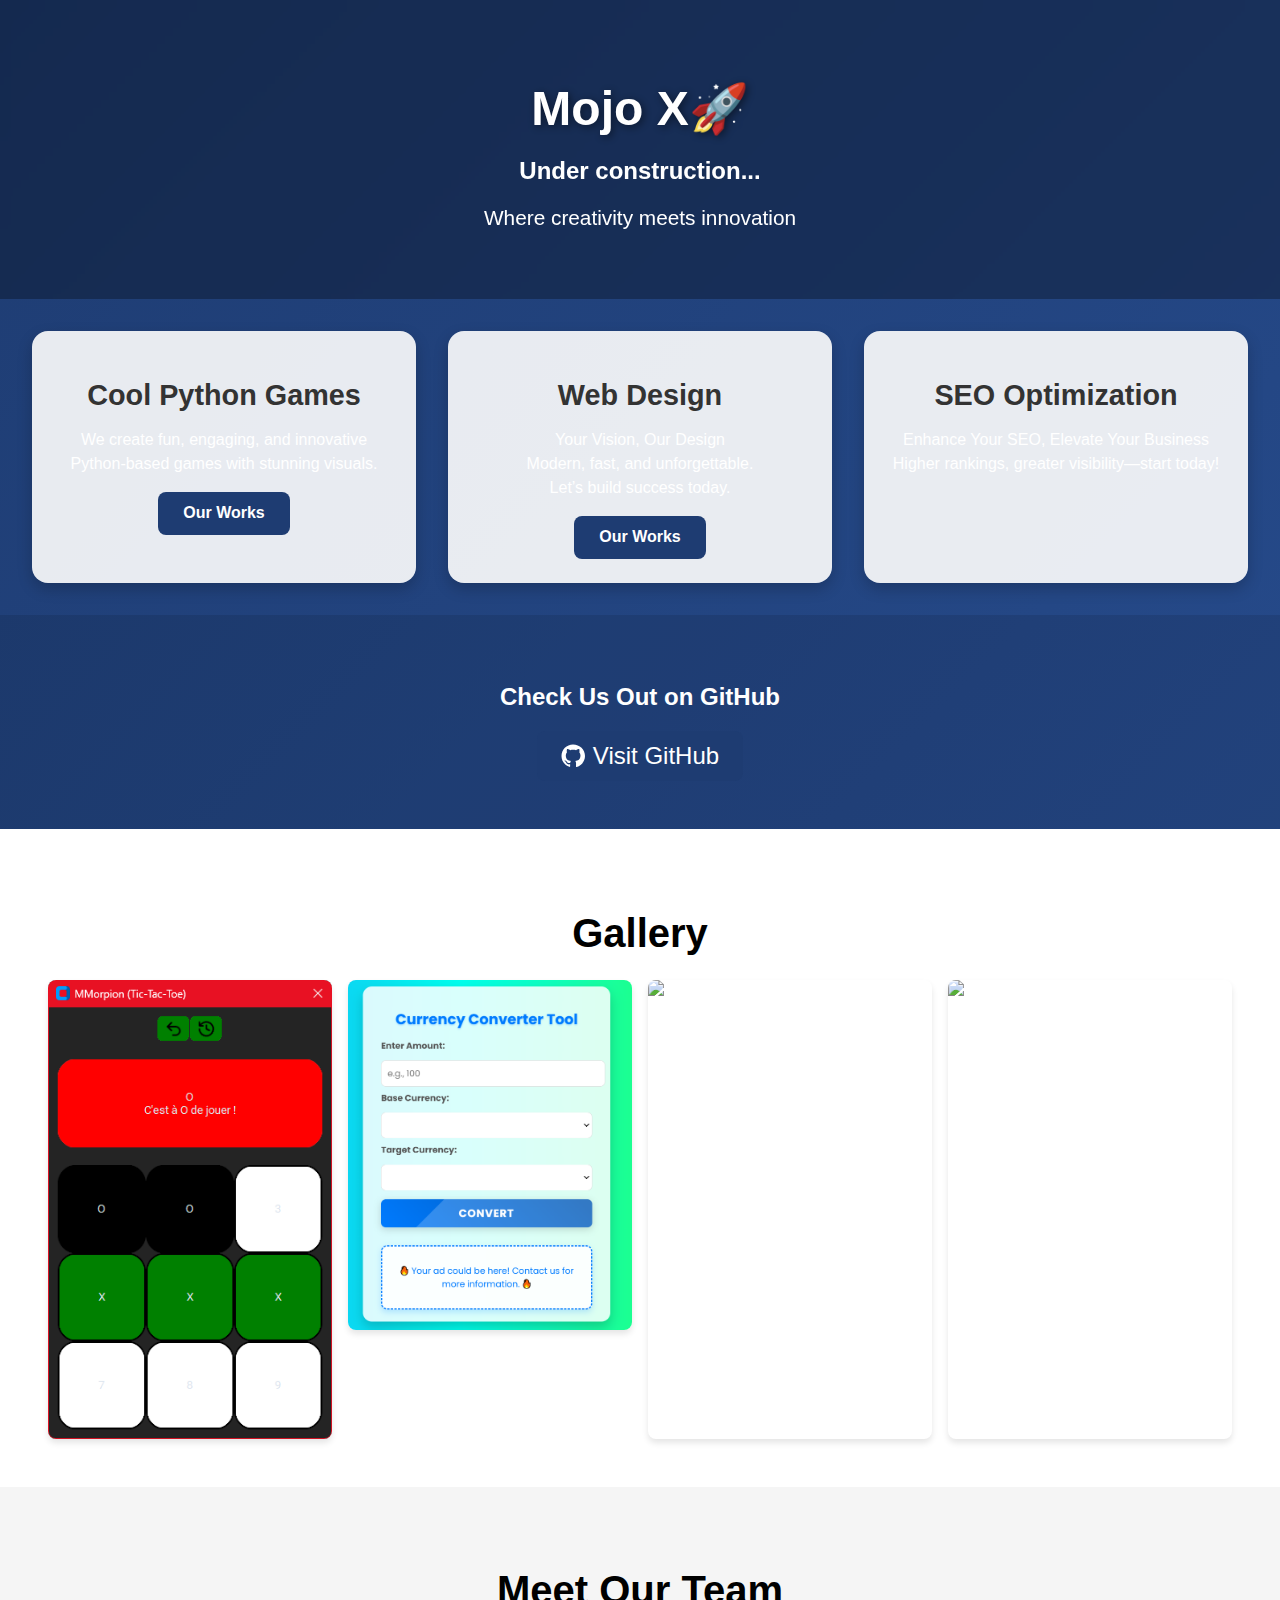
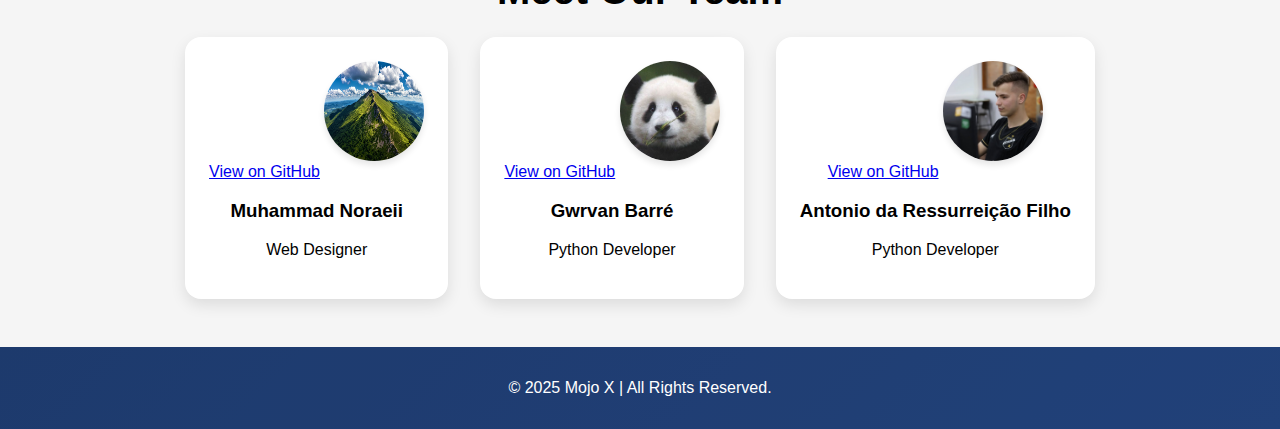
==== index.html @ 8464e861 "Updated my profile!" ====
<!DOCTYPE html>
<html lang="en">
<head>
    <meta charset="UTF-8">
    <meta name="viewport" content="width=device-width, initial-scale=1.0">
    <title>Mojo X🚀</title>
    <link href="style.css" rel="stylesheet">
</head>
<body>
    <header>
        <h1>Mojo X🚀</h1>
        <h2>Under construction...</h2>
        <p>Where creativity meets innovation</p>
    </header>

    <main>
        <div class="card">
            <h2>Cool Python Games</h2>
            <p>We create fun, engaging, and innovative Python-based games with stunning visuals.</p>
            <button onclick="window.location.href='#'">
                Our Works
              </button>  
        </div>
        <div class="card">
            <h2>Web Design</h2>
            <p>Your Vision, Our Design </br>
                Modern, fast, and unforgettable. </br>  
                Let’s build success today.</p>
                <button onclick="window.location.href='#'">
                    Our Works
                  </button>  
        </div>
        <div class="card">
            <h2> SEO Optimization </h2>
            <p>Enhance Your SEO, Elevate Your Business </br>
                Higher rankings, greater visibility—start today!</p>
       
        </div>
    </main>

    <section class="github-section">
        <h2>Check Us Out on GitHub</h2>
        <a href="https://github.com/MojoX-Inc" target="_blank">
            <svg xmlns="http://www.w3.org/2000/svg" viewBox="0 0 24 24" fill="currentColor"><path d="M12 .5C5.65.5.5 5.65.5 12c0 5.07 3.29 9.36 7.86 10.87.58.11.79-.25.79-.55 0-.27-.01-1.15-.01-2.08-3.19.7-3.87-1.38-3.87-1.38-.53-1.35-1.3-1.71-1.3-1.71-1.07-.73.08-.72.08-.72 1.18.08 1.8 1.22 1.8 1.22 1.05 1.81 2.76 1.29 3.43.99.11-.76.41-1.29.75-1.58-2.55-.29-5.23-1.28-5.23-5.71 0-1.26.45-2.3 1.18-3.11-.12-.3-.51-1.51.11-3.15 0 0 .96-.31 3.15 1.18.92-.26 1.91-.4 2.9-.4.98 0 1.98.14 2.9.4 2.18-1.49 3.14-1.18 3.14-1.18.62 1.64.23 2.85.12 3.15.74.81 1.18 1.85 1.18 3.11 0 4.44-2.69 5.42-5.25 5.7.43.37.81 1.1.81 2.21 0 1.6-.01 2.88-.01 3.27 0 .3.2.66.8.55C20.71 21.36 24 17.07 24 12 24 5.65 18.85.5 12 .5z"/></svg>
            Visit GitHub
        </a>
    </section>

    <section class="gallery-section">
        <h2>Gallery</h2>
        <div class="gallery">
            <img src="Assets/Morpion.png" alt="Gallery Item">
            <img src="Assets/Currency-Converter.PNG" alt="Gallery Item">
            <img src="Assets//List-Creator.png alt="Gallery Item">
            <img src="Assets/Crypto-Base.PNG alt="Gallery Item">
        </div>
    </section>

    <section class="team-section">
        <h2>Meet Our Team</h2>
        <div class="team">
            <div class="team-member">
                <a href="https://github.com/Muhammad-Noraeii">View on GitHub</a>
                <img src="Assets/Mount-3.jpg" alt="Team Member">
                <h3>Muhammad Noraeii</h3>
                <p>Web Designer</p>
            </div>
            <div class="team-member">
                <a href="https://github.com/guguss-31">View on GitHub</a>
                <img src="Assets/Pandas-profil.jpeg" alt="Team Member">
                <h3>Gwrvan Barré</h3>
                <p>Python Developer</p>
            </div>
           <div class="team-member">
                <a href="https://github.com/Rubiks05">View on GitHub</a>
                <img src="Assets/Rubiks05.png" alt="Team Member">
                <h3>Antonio da Ressurreição Filho</h3>
                <p>Python Developer</p>
            </div>

        </div>
    </section>

    <footer>
        <p>&copy; 2025 Mojo X | All Rights Reserved.</p>
    </footer>
</body>
</html>
---- style.css ----
:root {
    --primary-color: #1e3c72;
    --secondary-color: #2a5298;
    --background-gradient: linear-gradient(135deg, var(--primary-color), var(--secondary-color));
    --text-color: white;
    --card-bg: rgba(255, 255, 255, 0.9);
    --card-hover-shadow: rgba(0, 0, 0, 0.3);
    --section-bg-light: #f5f5f5;
    --section-bg-dark: rgba(0, 0, 0, 0.1);
}


body {
    margin: 0;
    font-family: 'Segoe UI', Tahoma, Geneva, Verdana, sans-serif;
    background: var(--background-gradient);
    color: var(--text-color);
    overflow-x: hidden;
}


header {
    text-align: center;
    padding: 3rem;
    background: rgba(0, 0, 0, 0.3);
    backdrop-filter: blur(5px);
    animation: fadeIn 2s ease-in-out;
}

header h1 {
    font-size: 3rem;
    margin-bottom: 1rem;
    text-shadow: 2px 2px 8px rgba(0, 0, 0, 0.5);
}

header p {
    font-size: 1.3rem;
}

main {
    display: grid;
    grid-template-columns: repeat(auto-fit, minmax(300px, 1fr));
    gap: 2rem;
    padding: 2rem;
}


.card {
    background: var(--card-bg);
    color: var(--text-color, black); 
    border-radius: 1rem;
    padding: 1.5rem;
    text-align: center;
    box-shadow: 0 6px 15px rgba(0, 0, 0, 0.2);
    transition: transform 0.3s ease, box-shadow 0.3s ease, filter 0.3s ease; 
    position: relative; 
    overflow: hidden;
}

.card::before {
    content: '';
    position: absolute;
    top: 0;
    left: 0;
    right: 0;
    bottom: 0;
    background: rgba(0, 0, 0, 0.1); 
    z-index: -1; 
    border-radius: inherit;
}

.card:hover {
    transform: translateY(-10px);
    box-shadow: 0 12px 25px var(--card-hover-shadow);
    filter: brightness(1.05); 
}

.card h2 {
    font-size: 1.8rem;
    font-weight: 600; 
    margin-bottom: 1rem;
    color: var(--heading-color, #333); 
    text-transform: capitalize; 
}

.card p {
    font-size: 1rem;
    line-height: 1.5;
    margin-bottom: 1rem;
    color: var(--text-color, #555); 
}

.card button {
    padding: 0.8rem 1.6rem; 
    background: var(--primary-color);
    border: none;
    border-radius: 0.5rem;
    color: var(--button-text-color, white); 
    font-size: 1rem;
    cursor: pointer;
    transition: background 0.3s ease, transform 0.2s ease;
    font-weight: 600; 
}

.card button:hover {
    background: var(--secondary-color);
    transform: scale(1.05); 
}

.card button:active {
    transform: scale(1); 
}


footer {
    text-align: center;
    padding: 1rem;
    background: rgba(0, 0, 0, 0.2);
}


.team-section {
    padding: 3rem;
    text-align: center;
    background: var(--section-bg-light);
    color: black;
}

.team-section h2 {
    font-size: 2.5rem;
    margin-bottom: 1.5rem;
}

.team {
    display: flex;
    flex-wrap: wrap;
    justify-content: center;
    gap: 2rem;
}

.team-member {
    background: white;
    border-radius: 1rem;
    padding: 1.5rem;
    text-align: center;
    box-shadow: 0 6px 15px rgba(0, 0, 0, 0.1);
    transition: transform 0.3s ease;
}

.team-member:hover {
    transform: scale(1.05);
}

.team-member img {
    width: 100px;
    height: 100px;
    border-radius: 50%;
    margin-bottom: 1rem;
    box-shadow: 0 4px 6px rgba(0, 0, 0, 0.1);
}


.github-section {
    padding: 3rem;
    text-align: center;
    background: var(--section-bg-dark);
}

.github-section a {
    text-decoration: none;
    color: var(--text-color);
    font-size: 1.5rem;
    display: inline-flex;
    align-items: center;
    gap: 0.5rem;
    padding: 0.7rem 1.5rem;
    background: var(--primary-color);
    border-radius: 0.5rem;
    transition: background 0.3s ease;
}

.github-section a:hover {
    background: var(--secondary-color);
}

.github-section svg {
    width: 24px;
    height: 24px;
}


.gallery-section {
    padding: 3rem;
    text-align: center;
    background: white;
    color: black;
}

.gallery-section h2 {
    font-size: 2.5rem;
    margin-bottom: 1.5rem;
}

.gallery {
    display: grid;
    grid-template-columns: repeat(auto-fit, minmax(200px, 1fr));
    gap: 1rem;
}

.gallery img {
    width: 100%;
    border-radius: 0.5rem;
    box-shadow: 0 4px 6px rgba(0, 0, 0, 0.1);
    transition: transform 0.3s ease;
}

.gallery img:hover {
    transform: scale(1.05);
}

@keyframes fadeIn {
    from {
        opacity: 0;
    }
    to {
        opacity: 1;
    }
}
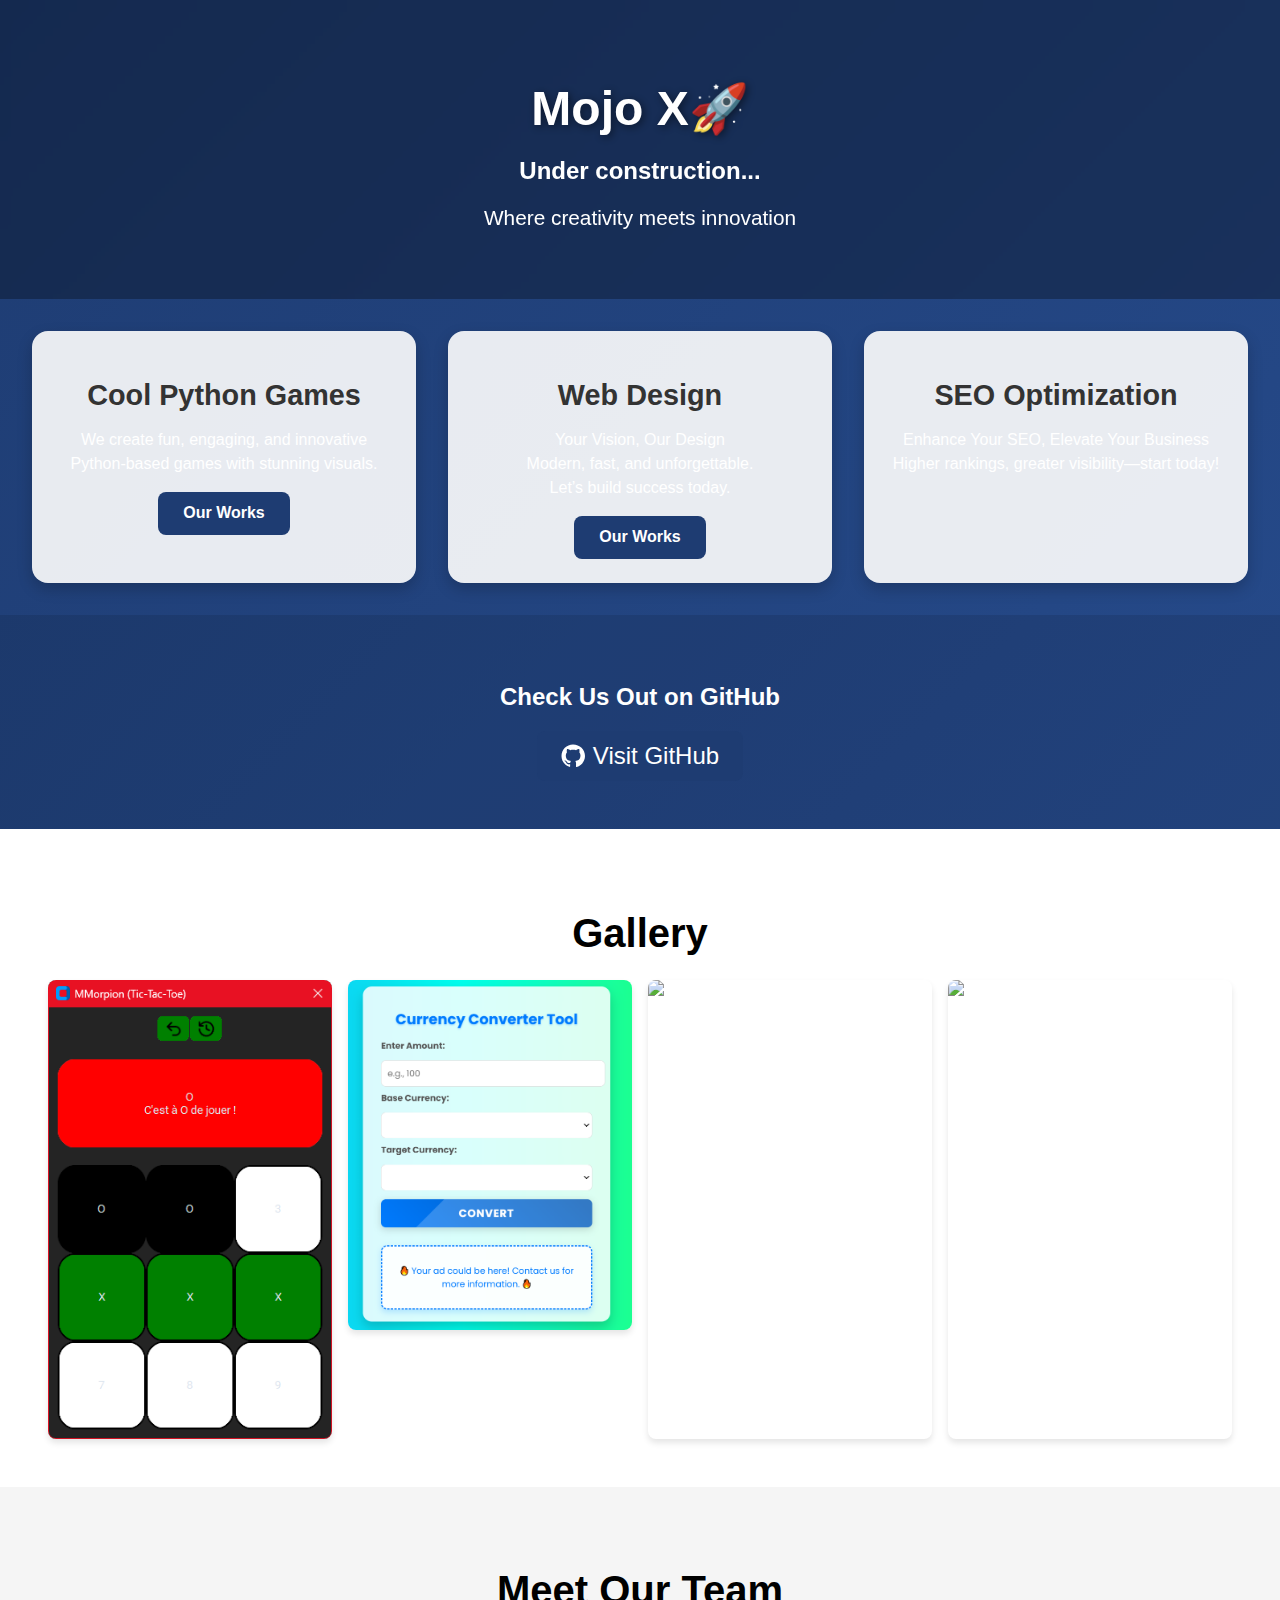
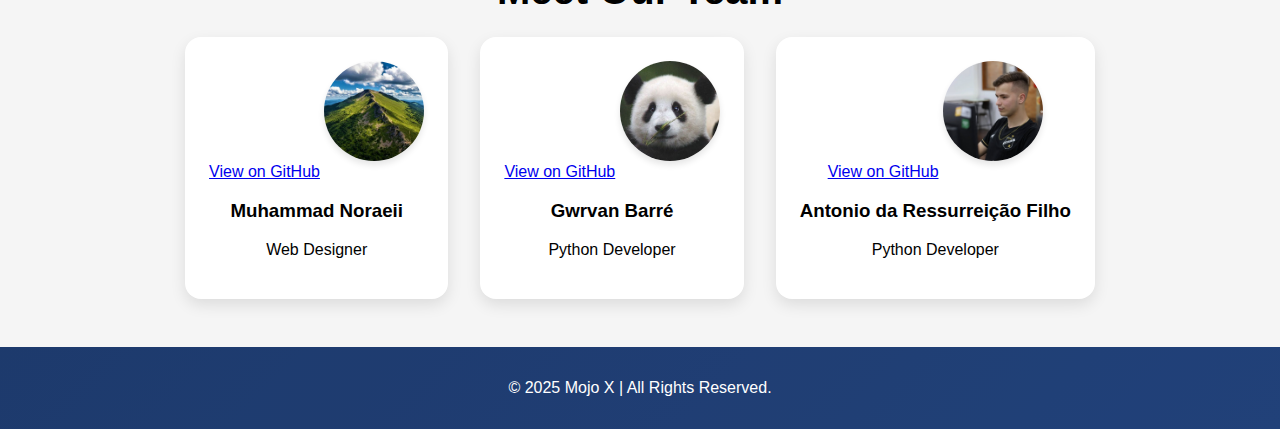
==== commit ec9a8d80: "Fixed my Profile Image" ====
--- a/index.html
+++ b/index.html
@@ -61,7 +61,7 @@
         <div class="team">
             <div class="team-member">
                 <a href="https://github.com/Muhammad-Noraeii">View on GitHub</a>
-                <img src="Assets/Mount-3.jpg" alt="Team Member">
+                <img src="Assets/Mount-2.png" alt="Team Member">
                 <h3>Muhammad Noraeii</h3>
                 <p>Web Designer</p>
             </div>
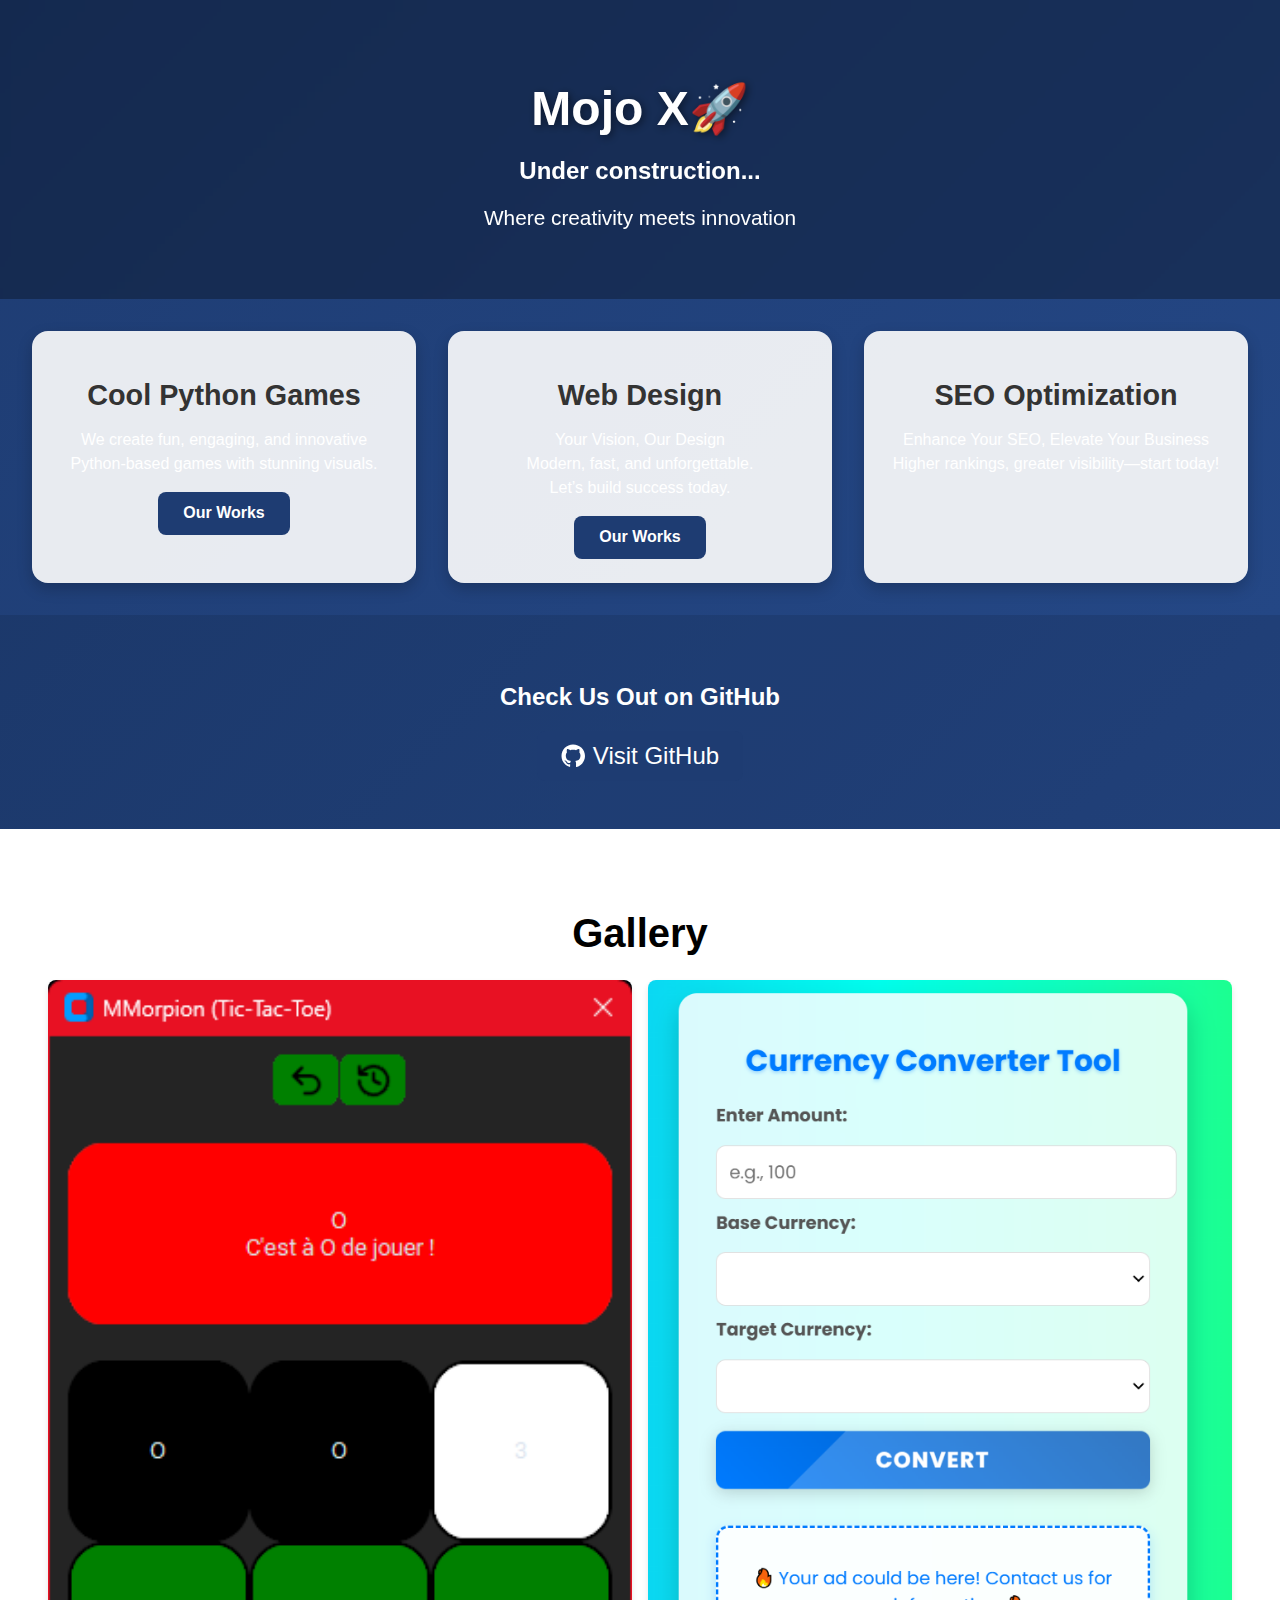
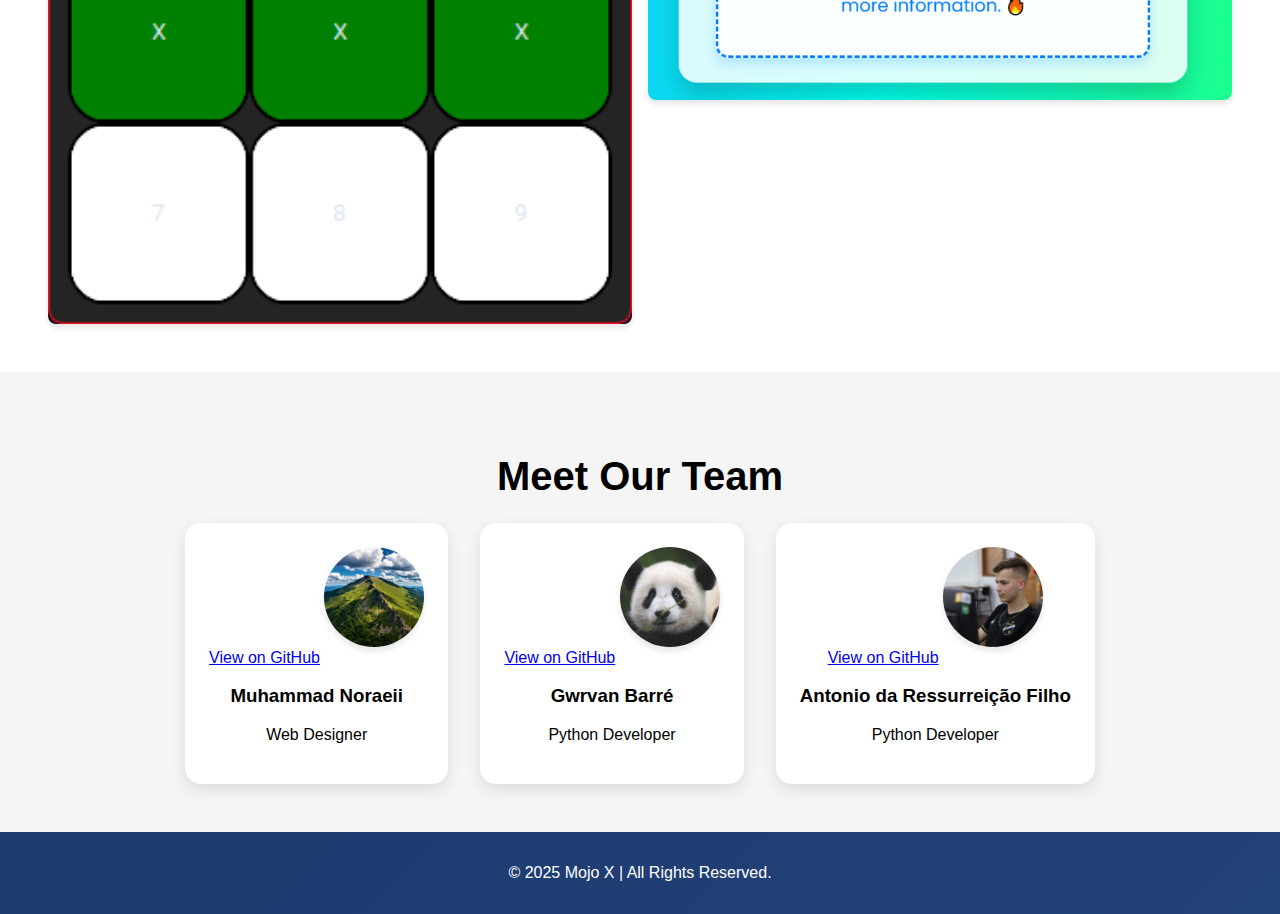
==== commit 92abea06: "Update index.html" ====
--- a/index.html
+++ b/index.html
@@ -51,8 +51,6 @@
         <div class="gallery">
             <img src="Assets/Morpion.png" alt="Gallery Item">
             <img src="Assets/Currency-Converter.PNG" alt="Gallery Item">
-            <img src="Assets//List-Creator.png alt="Gallery Item">
-            <img src="Assets/Crypto-Base.PNG alt="Gallery Item">
         </div>
     </section>
 
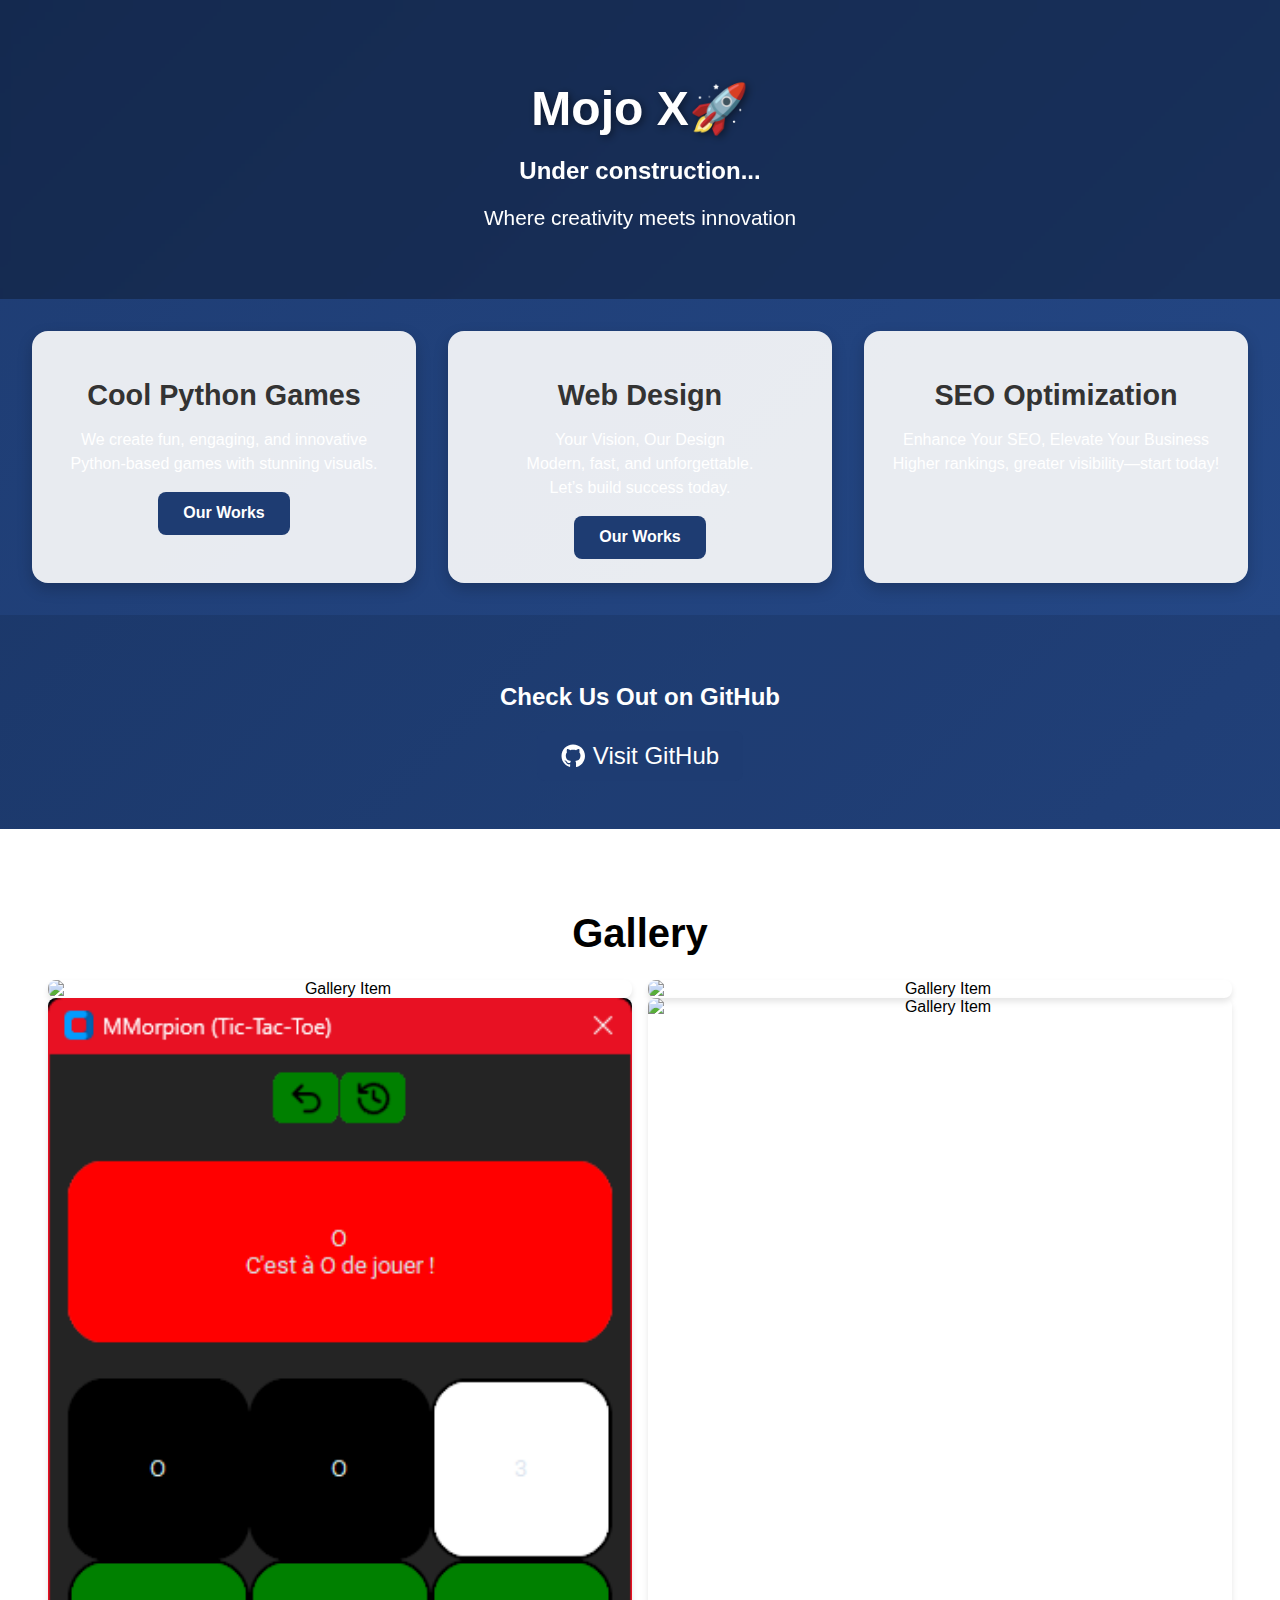
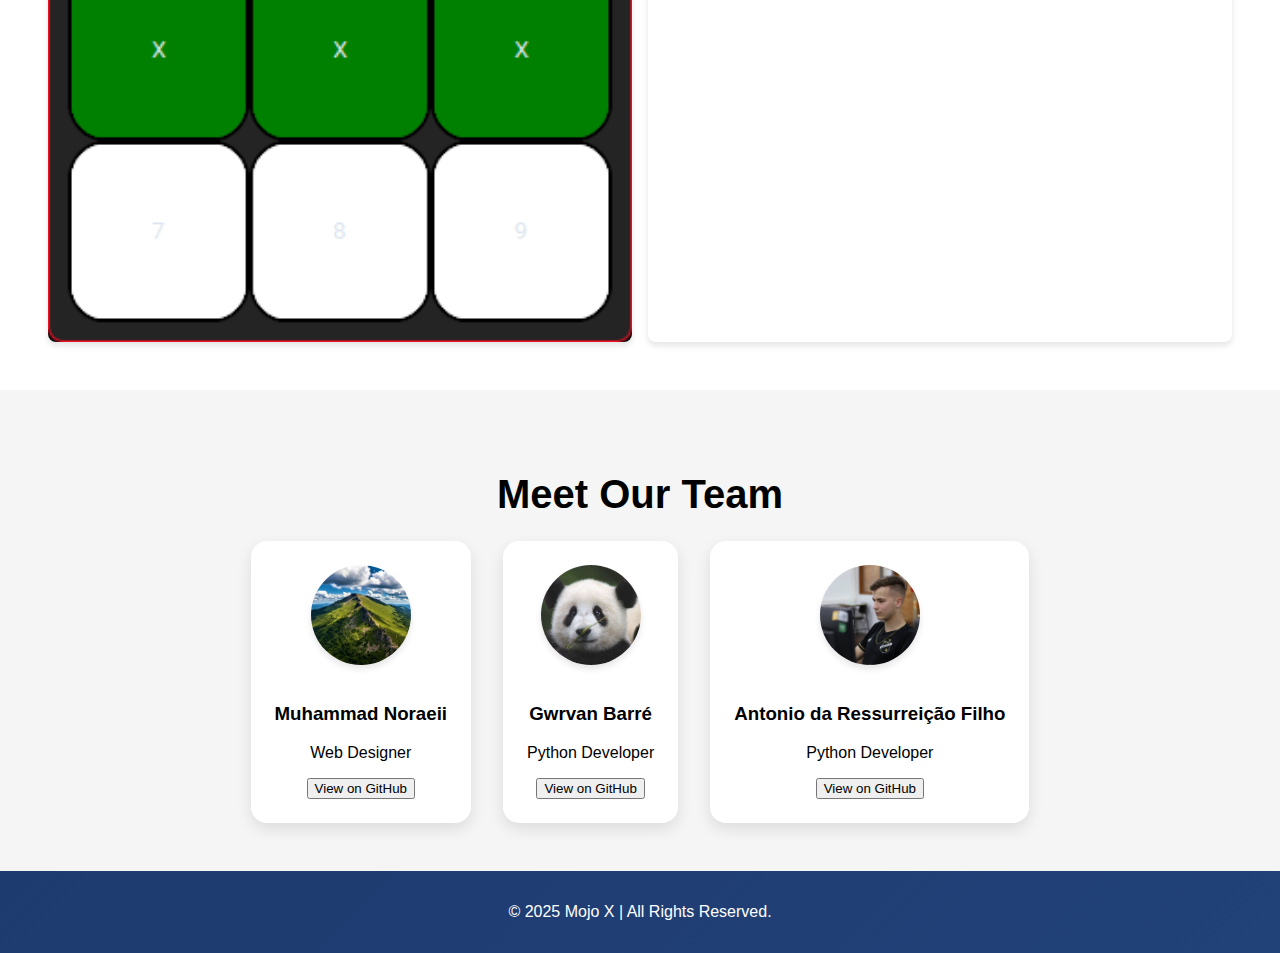
==== commit 5239f0dd: "Update index.html" ====
--- a/index.html
+++ b/index.html
@@ -7,80 +7,92 @@
     <link href="style.css" rel="stylesheet">
 </head>
 <body>
-    <header>
-        <h1>Mojo X🚀</h1>
-        <h2>Under construction...</h2>
-        <p>Where creativity meets innovation</p>
-    </header>
+    <div class="all">
+        <header>
+            <h1 class="animation A1">Mojo X🚀</h1>
+            <h2 class="animation A2">Under construction...</h2>
+            <p class="animation A3">Where creativity meets innovation</p>
+        </header>
 
-    <main>
-        <div class="card">
-            <h2>Cool Python Games</h2>
-            <p>We create fun, engaging, and innovative Python-based games with stunning visuals.</p>
-            <button onclick="window.location.href='#'">
-                Our Works
-              </button>  
-        </div>
-        <div class="card">
-            <h2>Web Design</h2>
-            <p>Your Vision, Our Design </br>
-                Modern, fast, and unforgettable. </br>  
-                Let’s build success today.</p>
+        <main>
+            <div class="card animation B1">
+                <h2>Cool Python Games</h2>
+                <p>We create fun, engaging, and innovative Python-based games with stunning visuals.</p>
                 <button onclick="window.location.href='#'">
                     Our Works
-                  </button>  
-        </div>
-        <div class="card">
-            <h2> SEO Optimization </h2>
-            <p>Enhance Your SEO, Elevate Your Business </br>
-                Higher rankings, greater visibility—start today!</p>
-       
-        </div>
-    </main>
+                </button>  
+            </div>
+            <div class="card animation B2">
+                <h2>Web Design</h2>
+                <p>Your Vision, Our Design </br>
+                    Modern, fast, and unforgettable. </br>  
+                    Let’s build success today.</p>
+                    <button onclick="window.location.href='#'">
+                        Our Works
+                    </button>  
+            </div>
+            <div class="card animation B3">
+                <h2> SEO Optimization </h2>
+                <p>Enhance Your SEO, Elevate Your Business </br>
+                    Higher rankings, greater visibility—start today!</p>
+        
+            </div>
+        </main>
 
-    <section class="github-section">
-        <h2>Check Us Out on GitHub</h2>
-        <a href="https://github.com/MojoX-Inc" target="_blank">
-            <svg xmlns="http://www.w3.org/2000/svg" viewBox="0 0 24 24" fill="currentColor"><path d="M12 .5C5.65.5.5 5.65.5 12c0 5.07 3.29 9.36 7.86 10.87.58.11.79-.25.79-.55 0-.27-.01-1.15-.01-2.08-3.19.7-3.87-1.38-3.87-1.38-.53-1.35-1.3-1.71-1.3-1.71-1.07-.73.08-.72.08-.72 1.18.08 1.8 1.22 1.8 1.22 1.05 1.81 2.76 1.29 3.43.99.11-.76.41-1.29.75-1.58-2.55-.29-5.23-1.28-5.23-5.71 0-1.26.45-2.3 1.18-3.11-.12-.3-.51-1.51.11-3.15 0 0 .96-.31 3.15 1.18.92-.26 1.91-.4 2.9-.4.98 0 1.98.14 2.9.4 2.18-1.49 3.14-1.18 3.14-1.18.62 1.64.23 2.85.12 3.15.74.81 1.18 1.85 1.18 3.11 0 4.44-2.69 5.42-5.25 5.7.43.37.81 1.1.81 2.21 0 1.6-.01 2.88-.01 3.27 0 .3.2.66.8.55C20.71 21.36 24 17.07 24 12 24 5.65 18.85.5 12 .5z"/></svg>
-            Visit GitHub
-        </a>
-    </section>
+        <section class="github-section">
+            <h2 class="animation C1">Check Us Out on GitHub</h2>
+            <a class="animation C2" href="https://github.com/MojoX-Inc" target="_blank">
+                <svg xmlns="http://www.w3.org/2000/svg" viewBox="0 0 24 24" fill="currentColor"><path d="M12 .5C5.65.5.5 5.65.5 12c0 5.07 3.29 9.36 7.86 10.87.58.11.79-.25.79-.55 0-.27-.01-1.15-.01-2.08-3.19.7-3.87-1.38-3.87-1.38-.53-1.35-1.3-1.71-1.3-1.71-1.07-.73.08-.72.08-.72 1.18.08 1.8 1.22 1.8 1.22 1.05 1.81 2.76 1.29 3.43.99.11-.76.41-1.29.75-1.58-2.55-.29-5.23-1.28-5.23-5.71 0-1.26.45-2.3 1.18-3.11-.12-.3-.51-1.51.11-3.15 0 0 .96-.31 3.15 1.18.92-.26 1.91-.4 2.9-.4.98 0 1.98.14 2.9.4 2.18-1.49 3.14-1.18 3.14-1.18.62 1.64.23 2.85.12 3.15.74.81 1.18 1.85 1.18 3.11 0 4.44-2.69 5.42-5.25 5.7.43.37.81 1.1.81 2.21 0 1.6-.01 2.88-.01 3.27 0 .3.2.66.8.55C20.71 21.36 24 17.07 24 12 24 5.65 18.85.5 12 .5z"/></svg>
+                Visit GitHub
+            </a>
+        </section>
 
-    <section class="gallery-section">
-        <h2>Gallery</h2>
-        <div class="gallery">
-            <img src="Assets/Morpion.png" alt="Gallery Item">
-            <img src="Assets/Currency-Converter.PNG" alt="Gallery Item">
-        </div>
-    </section>
+        <section class="gallery-section">
+            <h2 class="animation D1">Gallery</h2>
+            <div class="gallery">
+                <img src="Assets/Browser_dark.png" alt="Gallery Item">
+                <img src="Assets/Browser_light.png" alt="Gallery Item">
+            </div>
+            <div class="gallery">
+                <img src="Assets/Morpion.png" alt="Gallery Item">
+                <img src="Assets/Morpion_history.png" alt="Gallery Item">
+            </div>
+        </section>
 
-    <section class="team-section">
-        <h2>Meet Our Team</h2>
-        <div class="team">
+        <section class="team-section">
+            <h2 class="animation E1">Meet Our Team</h2>
+            <div class="team">
+                <div class="team-member">
+                    <img src="Assets/Mount-2.png" alt="Team Member">
+                    <h3>Muhammad Noraeii</h3>
+                    <p>Web Designer</p>
+                    <button onclick="window.location.href='https://github.com/Muhammad-Noraeii'">
+                        View on GitHub
+                    </button> 
+                </div>
+                <div class="team-member">
+                    <img src="Assets/Pandas-profil.jpeg" alt="Team Member">
+                    <h3>Gwrvan Barré</h3>
+                    <p>Python Developer</p>
+                    <button onclick="window.location.href='https://github.com/guguss-31'">
+                        View on GitHub
+                    </button> 
+                </div>
             <div class="team-member">
-                <a href="https://github.com/Muhammad-Noraeii">View on GitHub</a>
-                <img src="Assets/Mount-2.png" alt="Team Member">
-                <h3>Muhammad Noraeii</h3>
-                <p>Web Designer</p>
+                    <img src="Assets/Rubiks05.png" alt="Team Member">
+                    <h3>Antonio da Ressurreição Filho</h3>
+                    <p>Python Developer</p>
+                    <button onclick="window.location.href='https://github.com/Rubiks05'">
+                        View on GitHub
+                    </button> 
+                </div>
+
             </div>
-            <div class="team-member">
-                <a href="https://github.com/guguss-31">View on GitHub</a>
-                <img src="Assets/Pandas-profil.jpeg" alt="Team Member">
-                <h3>Gwrvan Barré</h3>
-                <p>Python Developer</p>
-            </div>
-           <div class="team-member">
-                <a href="https://github.com/Rubiks05">View on GitHub</a>
-                <img src="Assets/Rubiks05.png" alt="Team Member">
-                <h3>Antonio da Ressurreição Filho</h3>
-                <p>Python Developer</p>
-            </div>
+        </section>
 
-        </div>
-    </section>
-
-    <footer>
-        <p>&copy; 2025 Mojo X | All Rights Reserved.</p>
-    </footer>
+        <footer>
+            <p>&copy; 2025 Mojo X | All Rights Reserved.</p>
+        </footer>
+    </div>
 </body>
 </html>
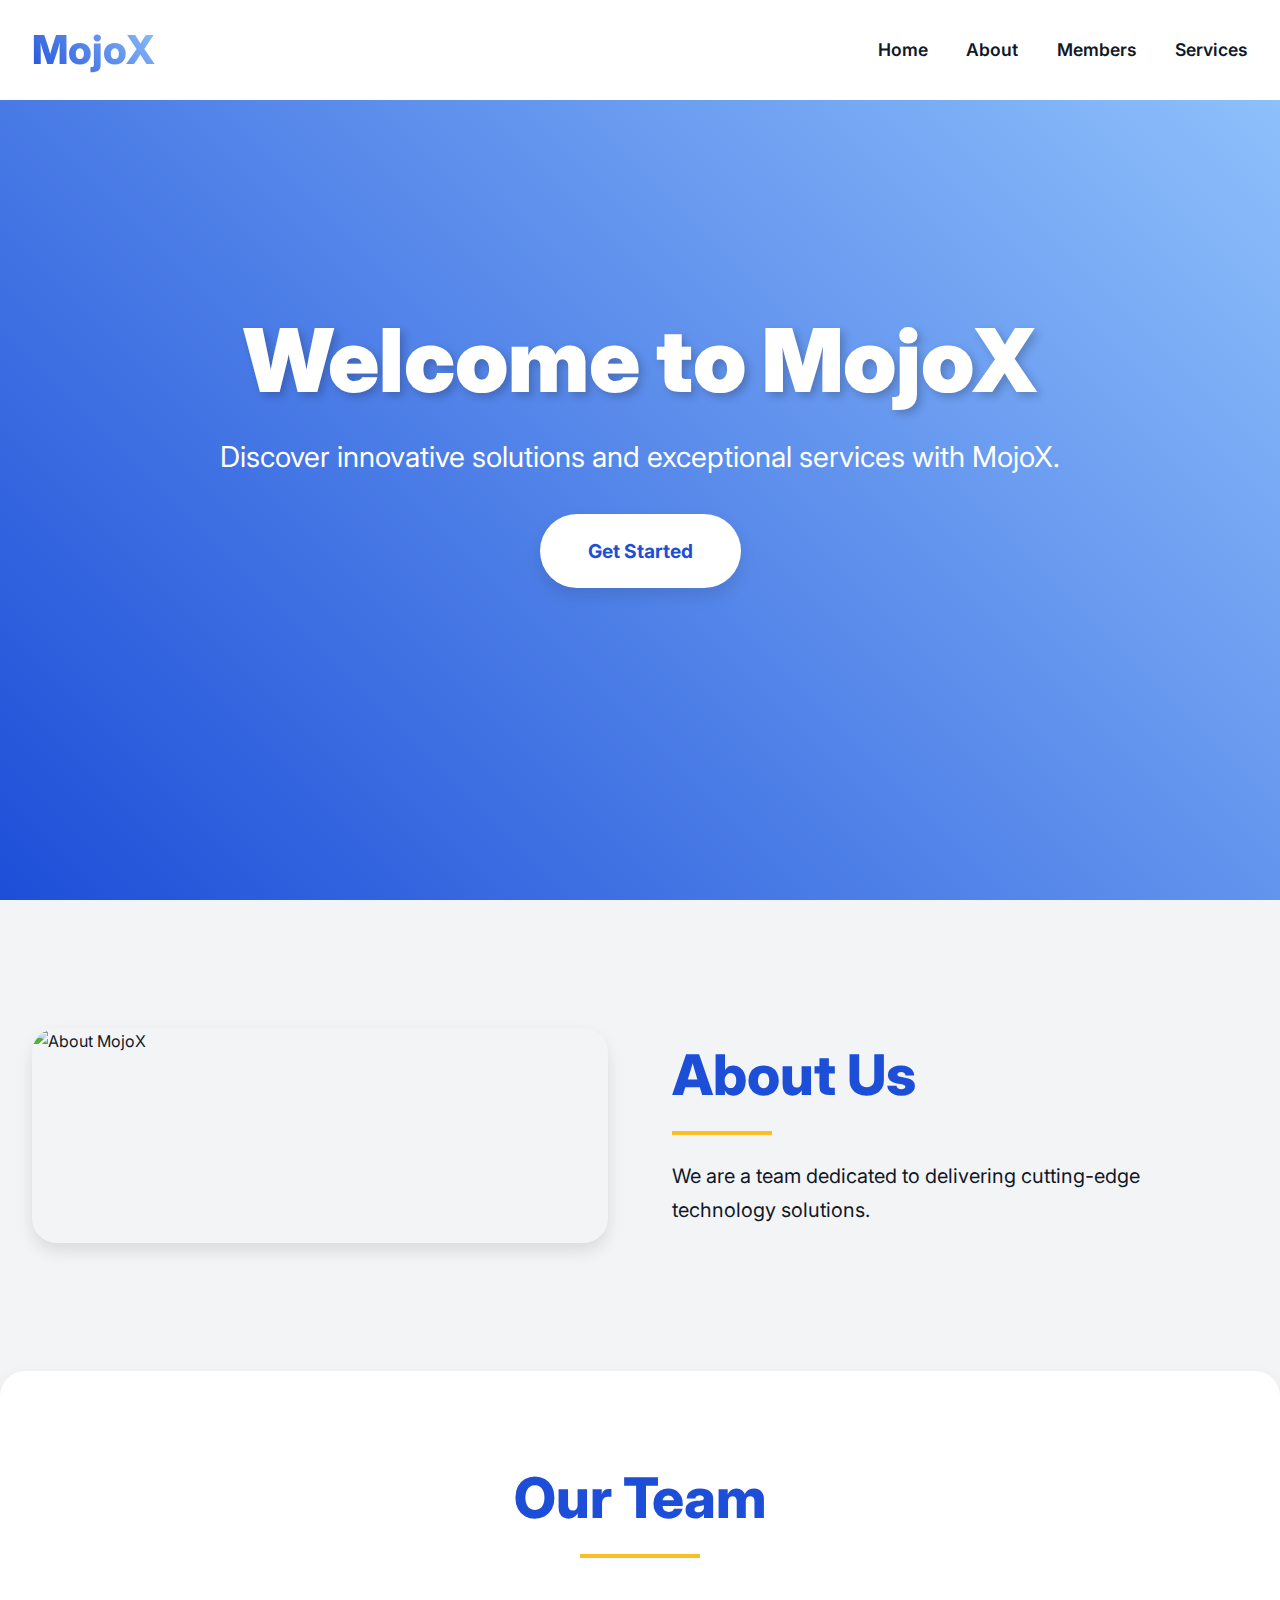
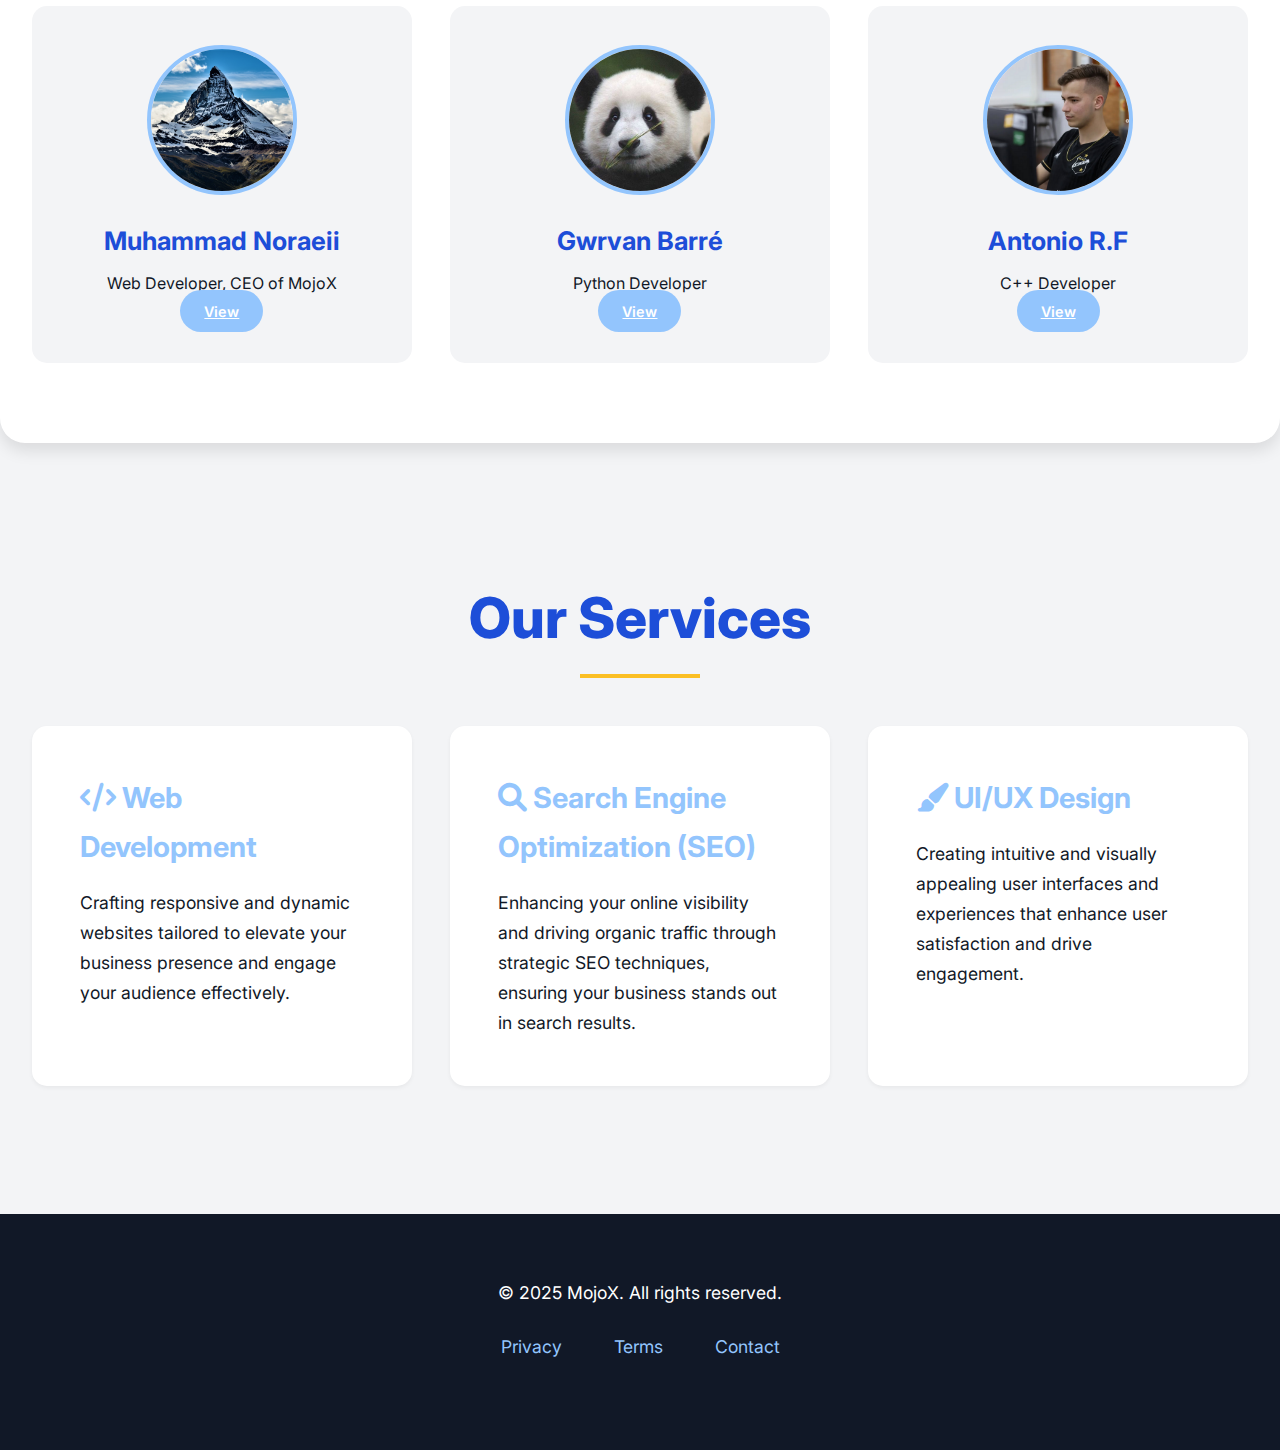
==== commit 33cbf3ea: "Website v2" ====
--- a/index.html
+++ b/index.html
@@ -3,96 +3,121 @@
 <head>
     <meta charset="UTF-8">
     <meta name="viewport" content="width=device-width, initial-scale=1.0">
-    <title>Mojo X🚀</title>
-    <link href="style.css" rel="stylesheet">
+    <title>MojoX</title>
+    <link rel="stylesheet" href="style.css">
+    <link href="https://fonts.googleapis.com/css2?family=Inter:wght@400;600;700;800;900&display=swap" rel="stylesheet">
+    <link rel="stylesheet" href="https://cdnjs.cloudflare.com/ajax/libs/font-awesome/6.0.0-beta3/css/all.min.css">
 </head>
 <body>
-    <div class="all">
-        <header>
-            <h1 class="animation A1">Mojo X🚀</h1>
-            <h2 class="animation A2">Under construction...</h2>
-            <p class="animation A3">Where creativity meets innovation</p>
-        </header>
+    <nav class="nav-container">
+        <div class="navbar">
+            <div class="logo">MojoX</div>
+            <ul class="nav-menu">
+                <li class="nav-item"><a href="#home" class="nav-link">Home</a></li>
+                <li class="nav-item"><a href="#about" class="nav-link">About</a></li>
+                <li class="nav-item"><a href="#members" class="nav-link">Members</a></li>
+                <li class="nav-item"><a href="#services" class="nav-link">Services</a></li>
+            </ul>
+            <button class="menu-toggle">☰</button>
+        </div>
+    </nav>
 
-        <main>
-            <div class="card animation B1">
-                <h2>Cool Python Games</h2>
-                <p>We create fun, engaging, and innovative Python-based games with stunning visuals.</p>
-                <button onclick="window.location.href='#'">
-                    Our Works
-                </button>  
+    <section class="hero">
+        <div class="hero-bg"></div>
+        <div class="hero-content">
+            <h1>Welcome to MojoX</h1>
+            <p>Discover innovative solutions and exceptional services with MojoX.</p>
+            <a href="#contact" class="cta-button">Get Started</a>
+        </div>
+    </section>
+
+    <section class="about">
+        <div class="about-image">
+            <img src="https://via.placeholder.com/600x400" alt="About MojoX">
+        </div>
+        <div class="about-content">
+            <h2>About Us</h2>
+            <p>We are a team dedicated to delivering cutting-edge technology solutions.</p>
+        </div>
+    </section>
+
+    <section class="members">
+        <h2>Our Team</h2>
+        <div class="members-grid">
+            <div class="member-card">
+                <img src="Assets/Noraeii.jpg" alt="Member 1">
+                <h3>Muhammad Noraeii</h3>
+                <p>Web Developer, CEO of MojoX</p>
+                <a href="https://github.com/Muhammad-Noraeii" class="member-button">View</a>
             </div>
-            <div class="card animation B2">
-                <h2>Web Design</h2>
-                <p>Your Vision, Our Design </br>
-                    Modern, fast, and unforgettable. </br>  
-                    Let’s build success today.</p>
-                    <button onclick="window.location.href='#'">
-                        Our Works
-                    </button>  
+            <div class="member-card">
+                <img src="Assets/Pandas-profil.jpeg" alt="Member 2">
+                <h3>Gwrvan Barré</h3>
+                <p>Python Developer</p>
+                <a href="https://github.com/guguss-31" class="member-button">View</a>
             </div>
-            <div class="card animation B3">
-                <h2> SEO Optimization </h2>
-                <p>Enhance Your SEO, Elevate Your Business </br>
-                    Higher rankings, greater visibility—start today!</p>
-        
+            <div class="member-card">
+                <img src="Assets/Rubiks05.png" alt="Member 3">
+                <h3>Antonio R.F</h3>
+                <p>C++ Developer</p>
+                <a href="https://github.com/Antonio-RF" class="member-button">View</a>
             </div>
-        </main>
+        </div>
+    </section>
+    
+    <section class="services">
+          <h2>Our Services</h2>
+          <div class="services-grid">
+                <div class="service-card">
+                     <h3><i class="fas fa-code"></i> Web Development</h3>
+                     <p>Crafting responsive and dynamic websites tailored to elevate your business presence and engage your audience effectively.</p>
+                </div>
+                
+                <div class="service-card">
+                     <h3><i class="fas fa-search"></i> Search Engine Optimization (SEO)</h3>
+                     <p>Enhancing your online visibility and driving organic traffic through strategic SEO techniques, ensuring your business stands out in search results.</p>
+                </div>
+                 <div class="service-card">
+                     <h3><i class="fas fa-paint-brush"></i> UI/UX Design</h3>
+                     <p>Creating intuitive and visually appealing user interfaces and experiences that enhance user satisfaction and drive engagement.</p>
+                </div>
+          </div>
+     </section>
 
-        <section class="github-section">
-            <h2 class="animation C1">Check Us Out on GitHub</h2>
-            <a class="animation C2" href="https://github.com/MojoX-Inc" target="_blank">
-                <svg xmlns="http://www.w3.org/2000/svg" viewBox="0 0 24 24" fill="currentColor"><path d="M12 .5C5.65.5.5 5.65.5 12c0 5.07 3.29 9.36 7.86 10.87.58.11.79-.25.79-.55 0-.27-.01-1.15-.01-2.08-3.19.7-3.87-1.38-3.87-1.38-.53-1.35-1.3-1.71-1.3-1.71-1.07-.73.08-.72.08-.72 1.18.08 1.8 1.22 1.8 1.22 1.05 1.81 2.76 1.29 3.43.99.11-.76.41-1.29.75-1.58-2.55-.29-5.23-1.28-5.23-5.71 0-1.26.45-2.3 1.18-3.11-.12-.3-.51-1.51.11-3.15 0 0 .96-.31 3.15 1.18.92-.26 1.91-.4 2.9-.4.98 0 1.98.14 2.9.4 2.18-1.49 3.14-1.18 3.14-1.18.62 1.64.23 2.85.12 3.15.74.81 1.18 1.85 1.18 3.11 0 4.44-2.69 5.42-5.25 5.7.43.37.81 1.1.81 2.21 0 1.6-.01 2.88-.01 3.27 0 .3.2.66.8.55C20.71 21.36 24 17.07 24 12 24 5.65 18.85.5 12 .5z"/></svg>
-                Visit GitHub
-            </a>
-        </section>
+    <footer>
+        <p>&copy; 2025 MojoX. All rights reserved.</p>
+        <div class="footer-links">
+            <a href="#">Privacy</a>
+            <a href="#">Terms</a>
+            <a href="mailto:info@mojox.org">Contact</a>
+        </div>
+    </footer>
 
-        <section class="gallery-section">
-            <h2 class="animation D1">Gallery</h2>
-            <div class="gallery">
-                <img src="Assets/Browser_dark.png" alt="Gallery Item">
-                <img src="Assets/Browser_light.png" alt="Gallery Item">
-            </div>
-            <div class="gallery">
-                <img src="Assets/Morpion.png" alt="Gallery Item">
-                <img src="Assets/Morpion_history.png" alt="Gallery Item">
-            </div>
-        </section>
+    <script>
+        const menuToggle = document.querySelector('.menu-toggle');
+        const navMenu = document.querySelector('.nav-menu');
+        const navContainer = document.querySelector('.nav-container');
 
-        <section class="team-section">
-            <h2 class="animation E1">Meet Our Team</h2>
-            <div class="team">
-                <div class="team-member">
-                    <img src="Assets/Mount-2.png" alt="Team Member">
-                    <h3>Muhammad Noraeii</h3>
-                    <p>Web Designer</p>
-                    <button onclick="window.location.href='https://github.com/Muhammad-Noraeii'">
-                        View on GitHub
-                    </button> 
-                </div>
-                <div class="team-member">
-                    <img src="Assets/Pandas-profil.jpeg" alt="Team Member">
-                    <h3>Gwrvan Barré</h3>
-                    <p>Python Developer</p>
-                    <button onclick="window.location.href='https://github.com/guguss-31'">
-                        View on GitHub
-                    </button> 
-                </div>
-            <div class="team-member">
-                    <img src="Assets/Rubiks05.png" alt="Team Member">
-                    <h3>Antonio da Ressurreição Filho</h3>
-                    <p>Python Developer</p>
-                    <button onclick="window.location.href='https://github.com/Rubiks05'">
-                        View on GitHub
-                    </button> 
-                </div>
+        menuToggle.addEventListener('click', () => {
+            navMenu.classList.toggle('active');
+            menuToggle.textContent = navMenu.classList.contains('active') ? '✕' : '☰';
+        });
 
-            </div>
-        </section>
+        window.addEventListener('scroll', () => {
+            navContainer.classList.toggle('scrolled', window.scrollY > 30);
+        });
 
-        <footer>
-            <p>&copy; 2025 Mojo X | All Rights Reserved.</p>
-        </footer>
-    </div>
+        document.querySelectorAll('.nav-link').forEach(link => {
+            link.addEventListener('click', (e) => {
+                e.preventDefault();
+                const targetId = link.getAttribute('href');
+                const targetSection = document.querySelector(targetId);
+                targetSection.scrollIntoView({ behavior: 'smooth', block: 'start' });
+                navMenu.classList.remove('active');
+                menuToggle.textContent = '☰';
+            });
+        });
+
+    </script>
 </body>
-</html>
+</html>--- a/style.css
+++ b/style.css
@@ -1,229 +1,455 @@
+@import url('https://fonts.googleapis.com/css2?family=Inter:wght@400;600;700;800;900&display=swap');
 
 :root {
-    --primary-color: #1e3c72;
-    --secondary-color: #2a5298;
-    --background-gradient: linear-gradient(135deg, var(--primary-color), var(--secondary-color));
-    --text-color: white;
-    --card-bg: rgba(255, 255, 255, 0.9);
-    --card-hover-shadow: rgba(0, 0, 0, 0.3);
-    --section-bg-light: #f5f5f5;
-    --section-bg-dark: rgba(0, 0, 0, 0.1);
-}
-
+    --primary-blue: #1D4ED8;
+    --light-blue: #93C5FD;
+    --dark-blue: #2563EB;
+    --white: #FFFFFF;
+    --gray: #F3F4F6;
+    --dark-gray: #111827;
+    --accent: #FBBF24;
+    --shadow-sm: 0 2px 4px rgba(0, 0, 0, 0.05);
+    --shadow-md: 0 8px 16px rgba(0, 0, 0, 0.1);
+    --gradient: linear-gradient(45deg, var(--primary-blue), var(--light-blue));
+}
+
+.member-button {
+    background: var(--light-blue); 
+    color: var(--white); 
+    border: none;
+    padding: 0.8rem 1.5rem; 
+    border-radius: 25px; 
+    font-weight: 600; 
+    font-size: 0.9rem; 
+    cursor: pointer; 
+    transition: all 0.3s ease; 
+    margin-top: 1rem; 
+    width: 100%; 
+    max-width: 200px; 
+}
+
+.member-button:hover {
+    background: var(--dark-blue);
+    transform: translateY(-2px);
+    box-shadow: 0 4px 8px rgba(0, 0, 0, 0.1); 
+}
+
+* {
+    margin: 0;
+    padding: 0;
+    box-sizing: border-box;
+    font-family: 'Inter', sans-serif;
+}
 
 body {
-    margin: 0;
-    font-family: 'Segoe UI', Tahoma, Geneva, Verdana, sans-serif;
-    background: var(--background-gradient);
-    color: var(--text-color);
+    background: var(--gray);
+    color: var(--dark-gray);
+    line-height: 1.7;
     overflow-x: hidden;
 }
 
-
-header {
-    text-align: center;
-    padding: 3rem;
-    background: rgba(0, 0, 0, 0.3);
-    backdrop-filter: blur(5px);
-    animation: fadeIn 2s ease-in-out;
-}
-
-header h1 {
-    font-size: 3rem;
-    margin-bottom: 1rem;
-    text-shadow: 2px 2px 8px rgba(0, 0, 0, 0.5);
-}
-
-header p {
-    font-size: 1.3rem;
-}
-
-main {
-    display: grid;
-    grid-template-columns: repeat(auto-fit, minmax(300px, 1fr));
-    gap: 2rem;
-    padding: 2rem;
-}
-
-
-.card {
-    background: var(--card-bg);
-    color: var(--text-color, black); 
-    border-radius: 1rem;
-    padding: 1.5rem;
-    text-align: center;
-    box-shadow: 0 6px 15px rgba(0, 0, 0, 0.2);
-    transition: transform 0.3s ease, box-shadow 0.3s ease, filter 0.3s ease; 
+.nav-container {
+    background: var(--white);
+    position: fixed;
+    width: 100%;
+    top: 0;
+    z-index: 1000;
+    transition: all 0.3s ease;
+}
+
+.nav-container.scrolled {
+    background: rgba(255, 255, 255, 0.97);
+    box-shadow: var(--shadow-md);
+}
+
+.navbar {
+    max-width: 1440px;
+    margin: 0 auto;
+    padding: 1rem 2rem;
+    display: flex;
+    justify-content: space-between;
+    align-items: center;
+}
+
+.logo {
+    font-size: clamp(1.5rem, 4vw, 2.5rem);
+    font-weight: 800;
+    background: var(--gradient);
+    -webkit-background-clip: text;
+    -moz-background-clip: text; 
+    background-clip: text; 
+    -webkit-text-fill-color: transparent;
+    -moz-text-fill-color: transparent; 
+    color: var(--primary-blue); 
+}
+
+.nav-menu {
+    display: flex;
+    gap: clamp(1rem, 3vw, 3rem);
+}
+
+.nav-item {
+    list-style: none;
+}
+
+.nav-link {
+    text-decoration: none;
+    color: var(--dark-gray);
+    font-weight: 600;
+    font-size: clamp(0.9rem, 2vw, 1.1rem);
+    padding: 0.5rem 0;
+    transition: color 0.3s ease;
     position: relative; 
-    overflow: hidden;
-}
-
-.card::before {
+}
+
+.nav-link:hover {
+    color: var(--light-blue);
+}
+
+.nav-link::after {
     content: '';
     position: absolute;
-    top: 0;
+    width: 0;
+    height: 3px;
+    background: var(--light-blue);
+    transition: width 0.4s ease;
+    bottom: 0;
     left: 0;
-    right: 0;
-    bottom: 0;
-    background: rgba(0, 0, 0, 0.1); 
-    z-index: -1; 
-    border-radius: inherit;
-}
-
-.card:hover {
+}
+
+.nav-link:hover::after {
+    width: 100%;
+}
+
+.menu-toggle {
+    display: none;
+    font-size: clamp(1.5rem, 4vw, 2rem);
+    background: none;
+    border: none;
+    color: var(--primary-blue);
+    cursor: pointer;
+}
+
+.hero {
+    min-height: 100vh;
+    position: relative;
+    display: flex;
+    align-items: center;
+    justify-content: center;
+    background: var(--gradient);
+    overflow: hidden;
+    padding: 2rem;
+}
+
+.hero-bg {
+    position: absolute;
+    width: 100%;
+    height: 100%;
+    background: url('https://source.unsplash.com/random/1920x1080?tech') no-repeat center;
+    background-size: cover;
+    opacity: 0.12;
+    transform: scale(1.05);
+    filter: blur(3px);
+}
+
+.hero-content {
+    text-align: center;
+    max-width: 1280px;
+    padding: clamp(2rem, 5vw, 4rem);
+    z-index: 1;
+}
+
+.hero h1 {
+    font-size: clamp(2.5rem, 8vw, 5.5rem);
+    color: var(--white);
+    font-weight: 900;
+    line-height: 1.1;
+    margin-bottom: 1.5rem;
+    text-shadow: 4px 4px 8px rgba(0, 0, 0, 0.2);
+}
+
+.hero p {
+    font-size: clamp(1rem, 3vw, 1.8rem);
+    color: var(--white);
+    margin-bottom: 2rem;
+    max-width: 900px;
+    margin-left: auto;
+    margin-right: auto;
+}
+
+.cta-button {
+    display: inline-flex;
+    padding: clamp(0.8rem, 2vw, 1.3rem) clamp(2rem, 4vw, 3rem);
+    background: var(--white);
+    color: var(--primary-blue);
+    text-decoration: none;
+    border-radius: 50px;
+    font-weight: 700;
+    font-size: clamp(0.9rem, 2vw, 1.2rem);
+    transition: all 0.4s ease;
+    box-shadow: var(--shadow-md);
+}
+
+.cta-button:hover {
+    background: var(--light-blue);
+    color: var(--white);
+    transform: translateY(-5px);
+    box-shadow: 0 10px 20px rgba(0, 0, 0, 0.15);
+}
+
+.about {
+    max-width: 1440px;
+    margin: clamp(4rem, 10vw, 8rem) auto;
+    padding: 0 2rem;
+    display: grid;
+    grid-template-columns: minmax(0, 1fr) minmax(0, 1fr);
+    gap: clamp(2rem, 5vw, 5rem);
+}
+
+.about-image {
+    border-radius: 25px;
+    overflow: hidden;
+    box-shadow: var(--shadow-md);
+    position: relative;
+}
+
+.about-image img {
+    width: 100%;
+    height: clamp(300px, 50vw, 500px);
+    object-fit: cover;
+    transition: transform 0.5s ease;
+}
+
+.about-image:hover img {
+    transform: scale(1.06);
+}
+
+.about-content h2 {
+    font-size: clamp(2rem, 5vw, 3.5rem);
+    font-weight: 800;
+    color: var(--primary-blue);
+    margin-bottom: 1.5rem;
+}
+
+.about-content h2::after {
+    content: '';
+    display: block;
+    width: 100px;
+    height: 4px;
+    background: var(--accent);
+    margin-top: 0.5rem;
+}
+
+.about-content p {
+    font-size: clamp(1rem, 2vw, 1.25rem);
+    color: var(--dark-gray);
+    margin-bottom: 1rem;
+}
+
+.members {
+    max-width: 1440px;
+    margin: clamp(4rem, 10vw, 8rem) auto;
+    padding: clamp(3rem, 8vw, 5rem) 2rem;
+    background: var(--white);
+    border-radius: 25px;
+    box-shadow: var(--shadow-md);
+}
+
+.members h2 {
+    text-align: center;
+    font-size: clamp(2rem, 5vw, 3.5rem);
+    font-weight: 800;
+    color: var(--primary-blue);
+    margin-bottom: 3rem;
+}
+
+.members h2::after {
+    content: '';
+    display: block;
+    width: 120px;
+    height: 4px;
+    background: var(--accent);
+    margin: 0.5rem auto;
+}
+
+.members-grid {
+    display: grid;
+    grid-template-columns: repeat(auto-fit, minmax(clamp(260px, 30vw, 320px), 1fr));
+    gap: clamp(1.5rem, 3vw, 3rem);
+}
+
+.member-card {
+    background: var(--gray);
+    padding: clamp(1.5rem, 3vw, 2.5rem);
+    border-radius: 15px;
+    text-align: center;
+    transition: all 0.4s ease;
+}
+
+.member-card:hover {
     transform: translateY(-10px);
-    box-shadow: 0 12px 25px var(--card-hover-shadow);
-    filter: brightness(1.05); 
-}
-
-.card h2 {
-    font-size: 1.8rem;
-    font-weight: 600; 
-    margin-bottom: 1rem;
-    color: var(--heading-color, #333); 
-    text-transform: capitalize; 
-}
-
-.card p {
-    font-size: 1rem;
-    line-height: 1.5;
-    margin-bottom: 1rem;
-    color: var(--text-color, #555); 
-}
-
-.card button {
-    padding: 0.8rem 1.6rem; 
-    background: var(--primary-color);
-    border: none;
-    border-radius: 0.5rem;
-    color: var(--button-text-color, white); 
-    font-size: 1rem;
-    cursor: pointer;
-    transition: background 0.3s ease, transform 0.2s ease;
-    font-weight: 600; 
-}
-
-.card button:hover {
-    background: var(--secondary-color);
-    transform: scale(1.05); 
-}
-
-.card button:active {
-    transform: scale(1); 
-}
-
-
-footer {
-    text-align: center;
-    padding: 1rem;
-    background: rgba(0, 0, 0, 0.2);
-}
-
-
-.team-section {
-    padding: 3rem;
-    text-align: center;
-    background: var(--section-bg-light);
-    color: black;
-}
-
-.team-section h2 {
-    font-size: 2.5rem;
-    margin-bottom: 1.5rem;
-}
-
-.team {
-    display: flex;
-    flex-wrap: wrap;
-    justify-content: center;
-    gap: 2rem;
-}
-
-.team-member {
-    background: white;
-    border-radius: 1rem;
-    padding: 1.5rem;
-    text-align: center;
-    box-shadow: 0 6px 15px rgba(0, 0, 0, 0.1);
-    transition: transform 0.3s ease;
-}
-
-.team-member:hover {
-    transform: scale(1.05);
-}
-
-.team-member img {
-    width: 100px;
-    height: 100px;
+    box-shadow: var(--shadow-md);
+}
+
+.member-card img {
+    width: clamp(100px, 15vw, 150px);
+    height: clamp(100px, 15vw, 150px);
     border-radius: 50%;
     margin-bottom: 1rem;
-    box-shadow: 0 4px 6px rgba(0, 0, 0, 0.1);
-}
-
-
-.github-section {
-    padding: 3rem;
+    border: 4px solid var(--light-blue);
+}
+
+.member-card h3 {
+    color: var(--primary-blue);
+    font-size: clamp(1.2rem, 2.5vw, 1.6rem);
+    margin-bottom: 0.5rem;
+}
+
+.member-card p {
+    font-size: clamp(0.9rem, 1.5vw, 1rem);
+    color: var(--dark-gray);
+}
+
+.services {
+    max-width: 1440px;
+    margin: clamp(4rem, 10vw, 8rem) auto;
+    padding: 0 2rem;
+}
+
+.services h2 {
     text-align: center;
-    background: var(--section-bg-dark);
-}
-
-.github-section a {
+    font-size: clamp(2rem, 5vw, 3.5rem);
+    font-weight: 800;
+    color: var(--primary-blue);
+    margin-bottom: 3rem;
+}
+
+.services h2::after {
+    content: '';
+    display: block;
+    width: 120px;
+    height: 4px;
+    background: var(--accent);
+    margin: 0.5rem auto;
+}
+
+.services-grid {
+    display: grid;
+    grid-template-columns: repeat(auto-fit, minmax(clamp(280px, 35vw, 340px), 1fr));
+    gap: clamp(1.5rem, 3vw, 3rem);
+}
+
+.service-card {
+    background: var(--white);
+    padding: clamp(2rem, 4vw, 3rem);
+    border-radius: 15px;
+    box-shadow: var(--shadow-sm);
+    transition: all 0.4s ease;
+}
+
+.service-card:hover {
+    box-shadow: var(--shadow-md);
+    transform: scale(1.03);
+}
+
+.service-card h3 {
+    color: var(--light-blue);
+    font-size: clamp(1.3rem, 2.5vw, 1.8rem);
+    font-weight: 700;
+    margin-bottom: 1rem;
+}
+
+.service-card p {
+    font-size: clamp(0.95rem, 1.5vw, 1.1rem);
+    color: var(--dark-gray);
+}
+
+footer {
+    background: var(--dark-gray);
+    color: var(--white);
+    padding: clamp(2rem, 5vw, 4rem) 2rem;
+    text-align: center;
+}
+
+footer p {
+    font-size: clamp(0.9rem, 2vw, 1.1rem);
+}
+
+.footer-links {
+    margin: 1.5rem 0;
+}
+
+.footer-links a {
+    color: var(--light-blue);
     text-decoration: none;
-    color: var(--text-color);
-    font-size: 1.5rem;
-    display: inline-flex;
-    align-items: center;
-    gap: 0.5rem;
-    padding: 0.7rem 1.5rem;
-    background: var(--primary-color);
-    border-radius: 0.5rem;
-    transition: background 0.3s ease;
-}
-
-.github-section a:hover {
-    background: var(--secondary-color);
-}
-
-.github-section svg {
-    width: 24px;
-    height: 24px;
-}
-
-
-.gallery-section {
-    padding: 3rem;
-    text-align: center;
-    background: white;
-    color: black;
-}
-
-.gallery-section h2 {
-    font-size: 2.5rem;
-    margin-bottom: 1.5rem;
-}
-
-.gallery {
-    display: grid;
-    grid-template-columns: repeat(auto-fit, minmax(200px, 1fr));
-    gap: 1rem;
-}
-
-.gallery img {
-    width: 100%;
-    border-radius: 0.5rem;
-    box-shadow: 0 4px 6px rgba(0, 0, 0, 0.1);
-    transition: transform 0.3s ease;
-}
-
-.gallery img:hover {
-    transform: scale(1.05);
-}
-
-@keyframes fadeIn {
-    from {
-        opacity: 0;
-    }
-    to {
-        opacity: 1;
-    }
-}
+    margin: 0 clamp(0.5rem, 2vw, 1.5rem);
+    font-size: clamp(0.9rem, 2vw, 1.1rem);
+    transition: color 0.3s ease;
+}
+
+.footer-links a:hover {
+    color: var(--accent);
+}
+
+@media (max-width: 1024px) {
+    .about {
+        grid-template-columns: 1fr;
+    }
+
+    .about-image img {
+        height: 400px;
+    }
+}
+
+@media (max-width: 768px) {
+    .menu-toggle {
+        display: block;
+    }
+
+    .nav-menu {
+        position: fixed;
+        top: clamp(60px, 10vw, 80px);
+        left: -100%;
+        width: 100%;
+        height: 100vh;
+        background: var(--white);
+        flex-direction: column;
+        padding: 2rem;
+        transition: left 0.4s ease;
+        box-shadow: var(--shadow-md);
+    }
+
+    .nav-menu.active {
+        left: 0;
+    }
+
+    .hero {
+        padding: 1rem;
+    }
+
+    .members-grid {
+        grid-template-columns: 1fr;
+    }
+
+    .services-grid {
+        grid-template-columns: 1fr;
+    }
+}
+
+@media (max-width: 480px) {
+    .navbar {
+        padding: 0.8rem 1rem;
+    }
+
+    .hero-content {
+        padding: 1.5rem;
+    }
+
+    .about, .members, .services {
+        padding: 0 1rem;
+    }
+
+    .member-card, .service-card {
+        padding: 1.5rem;
+    }
+}